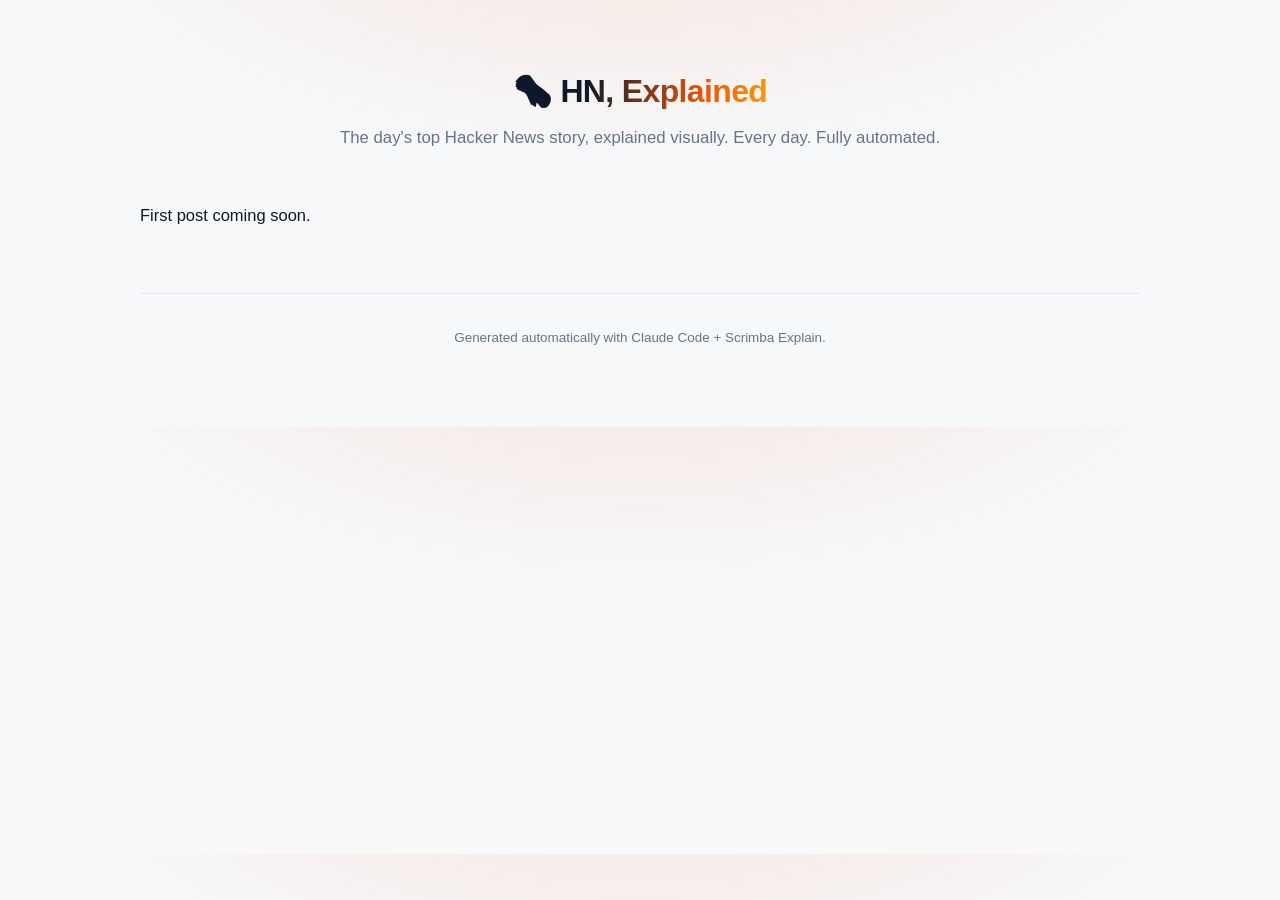
==== docs/index.html @ 923b7060 "Rebrand site builder for HN, Explained (orange theme, points/comments pills)" ====
<!doctype html>
<html lang="en">
<head>
<meta charset="utf-8">
<meta name="viewport" content="width=device-width, initial-scale=1">
<title>HN, Explained</title>
<meta name="description" content="The day's top Hacker News story, explained visually. Every day. Fully automated.">
<meta property="og:title" content="HN, Explained">
<meta property="og:description" content="The day&#x27;s top Hacker News story, explained visually. Every day. Fully automated.">
<meta property="og:url" content="https://ibrhmvk.github.io/hn-explained/">
<meta property="og:site_name" content="HN, Explained">
<meta property="og:type" content="website">
<meta name="twitter:card" content="summary">
<link rel="alternate" type="application/rss+xml" title="HN, Explained" href="feed.xml">
<link rel="stylesheet" href="style.css?v=2e8715a4">
<link rel="icon" href="data:image/svg+xml,<svg xmlns=%22http://www.w3.org/2000/svg%22 viewBox=%220 0 100 100%22><text y=%22.9em%22 font-size=%2290%22>🗞️</text></svg>">
</head>
<body class="home">
<header>
  <a class="brand" href="index.html">🗞️ HN, Explained</a>
  <p class="tagline">The day's top Hacker News story, explained visually. Every day. Fully automated.</p>
</header>
<main>
<p>First post coming soon.</p>
</main>
<footer>
  <!-- AD SLOT: paste your EthicalAds / Carbon snippet here -->
  <p>Generated automatically with Claude Code + Scrimba Explain.</p>
</footer>
</body>
</html>
---- docs/style.css ----
:root {
  --bg: #f7f8fa; --fg: #0f172a; --muted: #64748b;
  --accent: #ea580c; --accent-2: #f59e0b;
  --card: #ffffff; --border: #e2e8f0; --code: #f1f5f9;
  --shadow: 0 1px 2px rgba(15, 23, 42, .05), 0 8px 24px -12px rgba(15, 23, 42, .12);
}
@media (prefers-color-scheme: dark) {
  :root { --bg: #0a0c12; --fg: #e7ecf3; --muted: #8fa0b5;
          --accent: #fb923c; --accent-2: #fbbf24;
          --card: #12151d; --border: #242a3a; --code: #0e1118;
          --shadow: 0 1px 2px rgba(0, 0, 0, .4), 0 12px 32px -12px rgba(0, 0, 0, .55); }
}
* { box-sizing: border-box; }
html { scroll-behavior: smooth; }
body {
  margin: 0 auto; max-width: 720px; padding: 2.5rem 1.25rem 4rem;
  color: var(--fg);
  background:
    radial-gradient(56rem 26rem at 50% -8rem,
      color-mix(in oklab, var(--accent) 13%, transparent), transparent 70%),
    var(--bg);
  font: 16.5px/1.7 -apple-system, BlinkMacSystemFont, "Segoe UI", Roboto,
    "Helvetica Neue", sans-serif;
  -webkit-font-smoothing: antialiased;
}

header { margin-bottom: 2.75rem; }
.brand {
  display: inline-block; font-size: 1.5rem; font-weight: 800;
  letter-spacing: -.02em; text-decoration: none;
  background: linear-gradient(100deg, var(--fg) 30%, var(--accent) 75%, var(--accent-2));
  -webkit-background-clip: text; background-clip: text; color: transparent;
}
.tagline { color: var(--muted); margin: .35rem 0 0; font-size: .95rem; }

a { color: var(--accent); text-decoration-thickness: 1px; text-underline-offset: 3px; }

h1 { font-size: clamp(1.65rem, 4.5vw, 2.25rem); line-height: 1.2;
     letter-spacing: -.025em; font-weight: 800; margin: 0 0 .9rem; }
article h2 { font-size: 1.28rem; letter-spacing: -.015em; font-weight: 700;
             margin: 2.4rem 0 .7rem; }

.pills { display: flex; flex-wrap: wrap; gap: .45rem; margin: 0 0 1rem; }
.pill {
  display: inline-flex; align-items: center; gap: .35rem;
  font-size: .78rem; font-weight: 550; color: var(--muted);
  border: 1px solid var(--border); border-radius: 999px;
  padding: .22rem .7rem; text-decoration: none; background: var(--card);
  white-space: nowrap;
}
a.pill:hover { color: var(--accent); border-color: var(--accent); }
.pill .dot { width: .5rem; height: .5rem; border-radius: 50%;
             background: linear-gradient(135deg, var(--accent), var(--accent-2)); }

/* index cards */
.card {
  background: var(--card); border: 1px solid var(--border);
  border-radius: 16px; padding: 1.35rem 1.5rem; margin-bottom: 1.1rem;
  box-shadow: var(--shadow);
  transition: transform .18s ease, border-color .18s ease;
}
.card:hover { transform: translateY(-2px); border-color: var(--accent); }
.card h2 { margin: 0 0 .4rem; font-size: 1.18rem; letter-spacing: -.015em; }
.card h2 a { text-decoration: none; color: var(--fg); }
.card h2 a:hover { color: var(--accent); }
.card .summary { margin: 0 0 .9rem; color: var(--muted); font-size: .95rem; }
.card .pills { margin: 0; }

/* explainer player: breaks out of the text column, capped at 1000px */
.explainer-embed { position: relative; width: min(94vw, 1000px);
                   aspect-ratio: 16 / 10;
                   border: 1px solid var(--border); border-radius: 16px;
                   overflow: hidden; background: #0d1526;
                   box-shadow: var(--shadow);
                   margin: 1.5rem calc((100% - min(94vw, 1000px)) / 2); }
.explainer-embed iframe { position: absolute; inset: 0; width: 100%;
                          height: 100%; border: 0; }
/* Scrimba's player has no hide-controls option, so on hover-capable devices
   we mask its control bar and reveal it while the player is hovered. */
@media (hover: hover) {
  .explainer-embed .controls-cover { position: absolute; left: 0; right: 0;
      bottom: 0; height: 52px; background: #16181d; pointer-events: none;
      opacity: 1; transition: opacity .25s ease; }
  .explainer-embed:hover .controls-cover { opacity: 0; }
}
.explainer-fallback { text-align: center; font-size: .85rem;
                      color: var(--muted); margin: -.4rem 0 2rem; }
.explainer-fallback a { color: var(--muted); }
.explainer-fallback a:hover { color: var(--accent); }

pre { background: var(--code); border: 1px solid var(--border);
      border-radius: 12px; padding: 1.1rem 1.25rem; overflow-x: auto;
      font-size: .84rem; line-height: 1.6; }
code { font-family: ui-monospace, SFMono-Regular, Menlo, Consolas, monospace; }
p code, li code { background: var(--code); border: 1px solid var(--border);
                  border-radius: 5px; padding: .1rem .35rem; font-size: .85em; }
img { max-width: 100%; border-radius: 12px; }

.back { display: inline-block; margin-top: 2.5rem; font-size: .9rem;
        text-decoration: none; }

footer { margin-top: 4rem; color: var(--muted); font-size: .84rem;
         border-top: 1px solid var(--border); padding-top: 1.25rem; }

/* homepage: centered hero + responsive card grid */
body.home { max-width: 1040px; }
.home header { text-align: center; margin: 1.5rem 0 3rem; }
.home .brand { font-size: 2rem; }
.home .tagline { font-size: 1.05rem; }
.cards { display: grid; grid-template-columns: repeat(auto-fill, minmax(300px, 1fr));
         gap: 1.1rem; }
.cards .card { margin-bottom: 0; display: flex; flex-direction: column; }
.cards .card .pills { margin-top: auto; }
.home footer { text-align: center; }
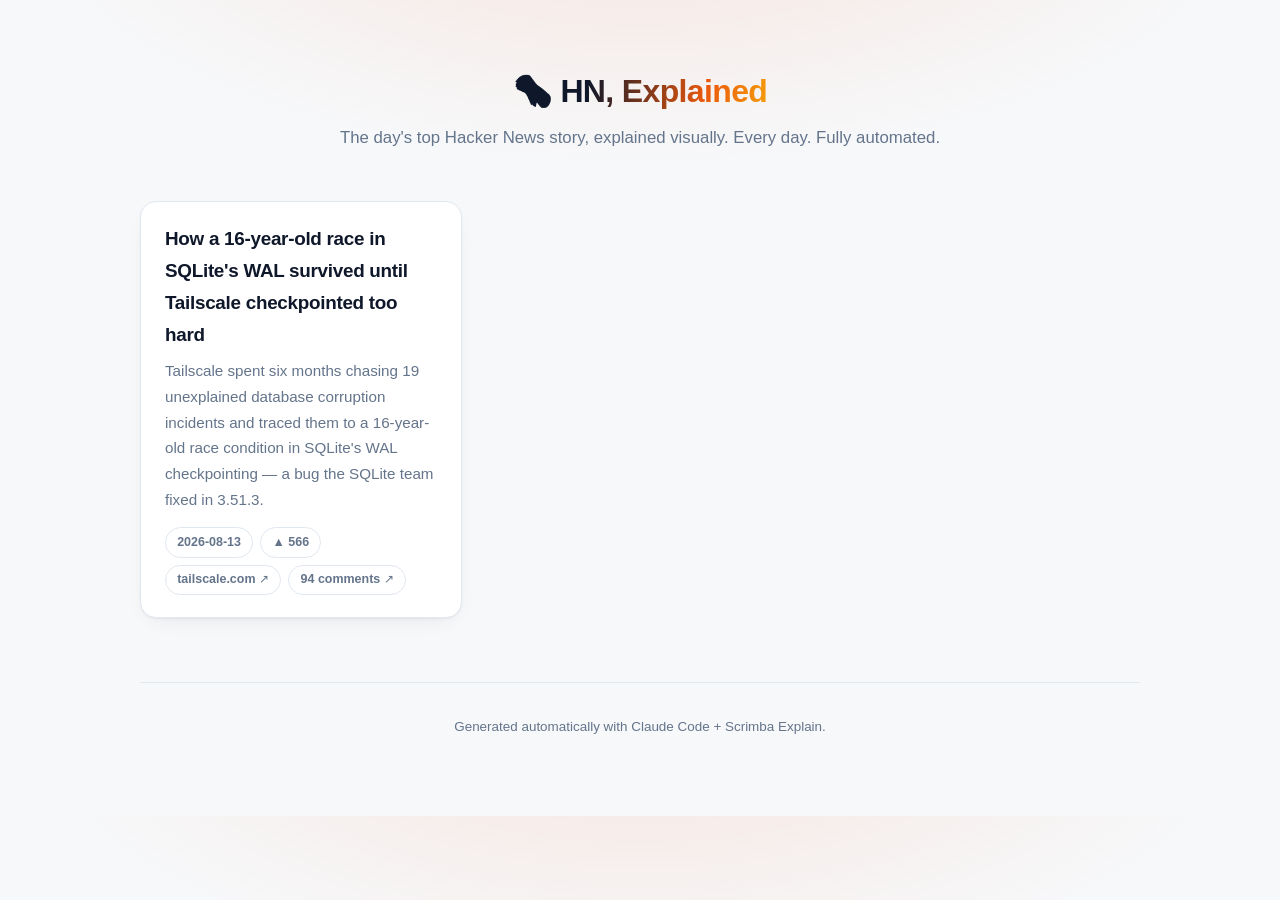
==== commit 52c10a4b: "post: 2026-08-13" ====
--- a/docs/index.html
+++ b/docs/index.html
@@ -4,7 +4,7 @@
 <meta charset="utf-8">
 <meta name="viewport" content="width=device-width, initial-scale=1">
 <title>HN, Explained</title>
-<meta name="description" content="The day's top Hacker News story, explained visually. Every day. Fully automated.">
+<meta name="description" content="The day&#x27;s top Hacker News story, explained visually. Every day. Fully automated.">
 <meta property="og:title" content="HN, Explained">
 <meta property="og:description" content="The day&#x27;s top Hacker News story, explained visually. Every day. Fully automated.">
 <meta property="og:url" content="https://ibrhmvk.github.io/hn-explained/">
@@ -21,7 +21,13 @@
   <p class="tagline">The day's top Hacker News story, explained visually. Every day. Fully automated.</p>
 </header>
 <main>
-<p>First post coming soon.</p>
+<div class="cards">
+<article class="card">
+  <h2><a href="p/2026-08-13-sqlite-wal-reset-bug.html">How a 16-year-old race in SQLite&#x27;s WAL survived until Tailscale checkpointed too hard</a></h2>
+  <p class="summary">Tailscale spent six months chasing 19 unexplained database corruption incidents and traced them to a 16-year-old race condition in SQLite&#x27;s WAL checkpointing — a bug the SQLite team fixed in 3.51.3.</p>
+  <div class="pills"><span class="pill">2026-08-13</span><span class="pill">▲ 566</span><a class="pill" href="https://tailscale.com/blog/sqlite-wal-reset-bug" target="_blank" rel="noopener">tailscale.com ↗</a><a class="pill" href="https://news.ycombinator.com/item?id=49272832" target="_blank" rel="noopener">94 comments ↗</a></div>
+</article>
+</div>
 </main>
 <footer>
   <!-- AD SLOT: paste your EthicalAds / Carbon snippet here -->
